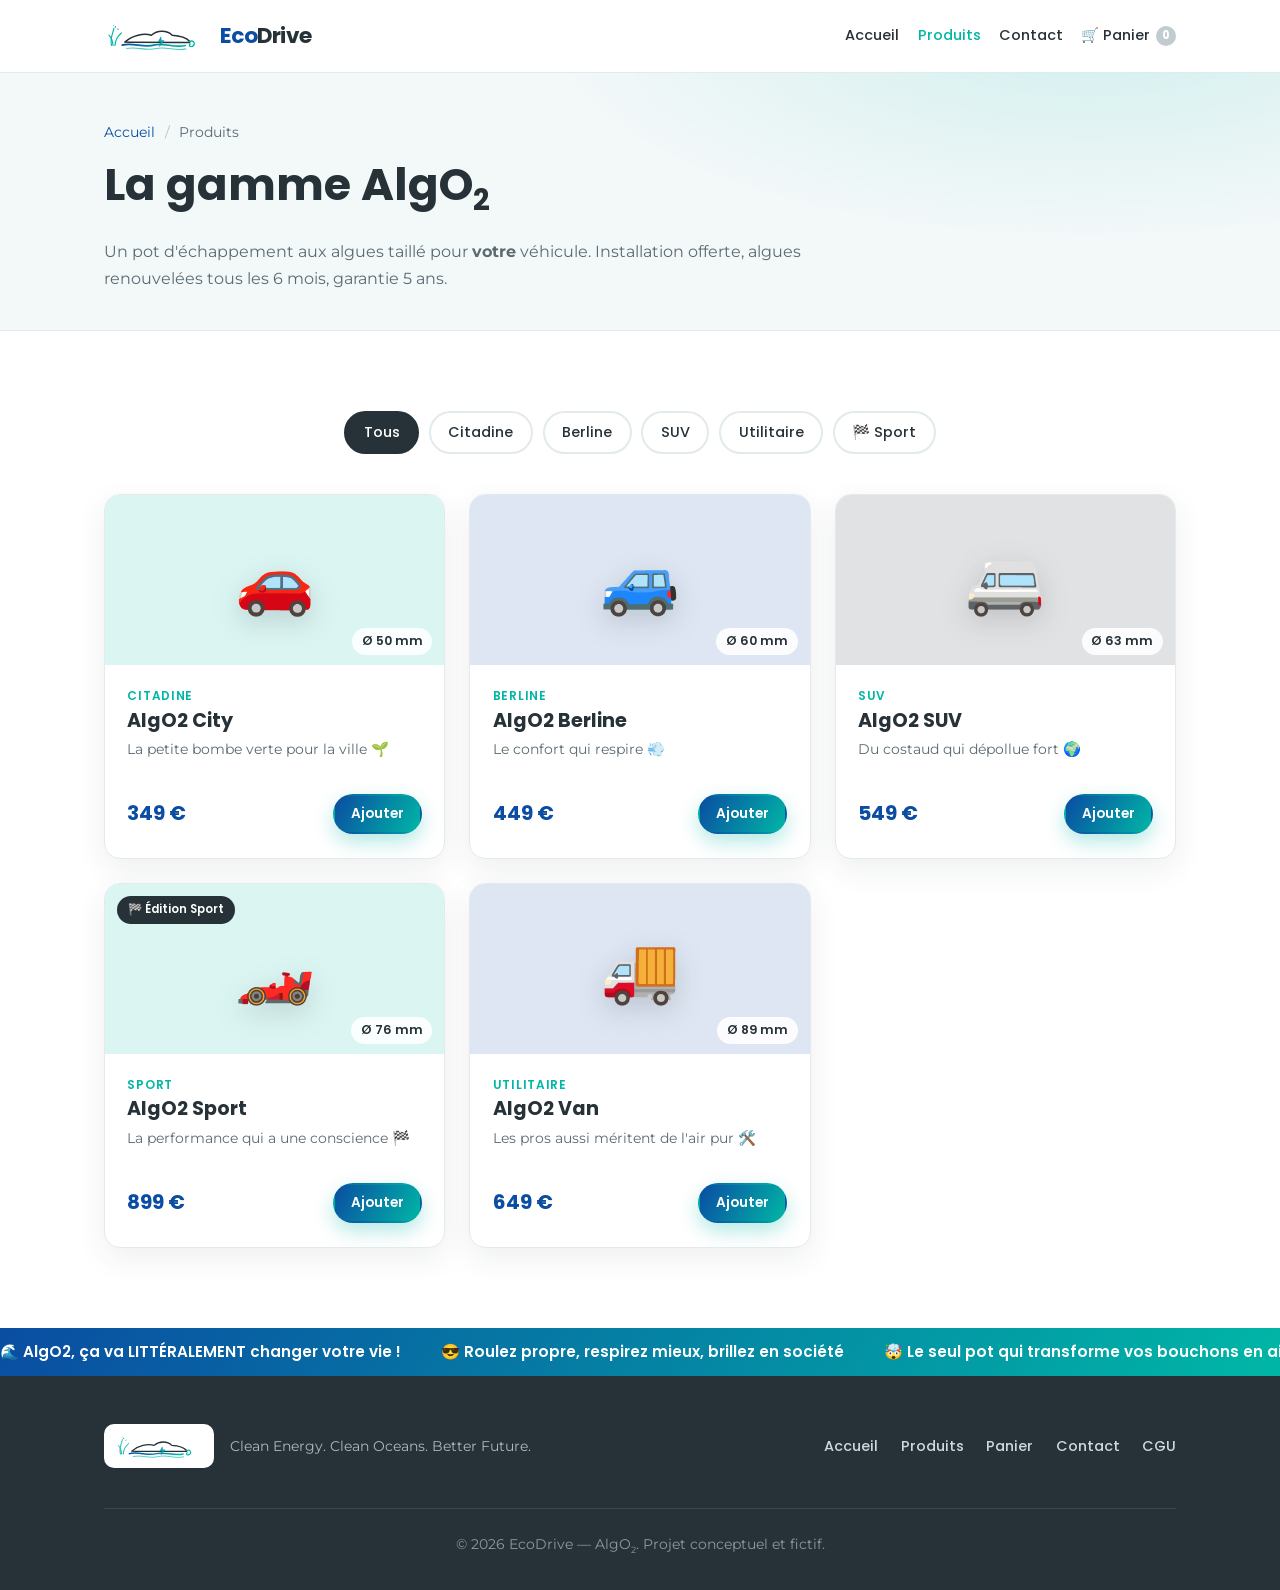
==== produits.html @ 4c33f633 "feat: site multi-pages avec catalogue, fiche produit et panier - Architecture multi-pages : Accueil," ====
<!DOCTYPE html>
<html lang="fr">
<head>
  <meta charset="UTF-8" />
  <meta name="viewport" content="width=device-width, initial-scale=1.0" />
  <title>Produits — EcoDrive AlgO2</title>
  <meta name="description" content="La gamme AlgO2 : un pot d'échappement aux algues pour chaque véhicule — citadine, berline, SUV, utilitaire et l'édition Sport." />
  <meta name="theme-color" content="#0A4DA2" />
  <link rel="icon" type="image/svg+xml" href="assets/logo-ecodrive.svg" />
  <link rel="preconnect" href="https://fonts.googleapis.com" />
  <link rel="preconnect" href="https://fonts.gstatic.com" crossorigin />
  <link href="https://fonts.googleapis.com/css2?family=Montserrat:wght@400;500;600&family=Poppins:wght@500;600;700&display=swap" rel="stylesheet" />
  <link rel="stylesheet" href="css/style.css" />
</head>
<body>
  <header class="site-header">
    <div class="container nav">
      <a href="index.html" class="brand" aria-label="Accueil EcoDrive">
        <img src="assets/logo-ecodrive.svg" alt="Logo EcoDrive" class="brand-logo" />
        <span class="brand-name">Eco<span class="brand-name-alt">Drive</span></span>
      </a>
      <button class="nav-toggle" aria-label="Ouvrir le menu" aria-expanded="false"><span></span><span></span><span></span></button>
      <nav class="nav-links" aria-label="Navigation principale">
        <a href="index.html">Accueil</a>
        <a href="produits.html" class="is-current">Produits</a>
        <a href="contact.html">Contact</a>
        <a href="panier.html" class="nav-cart">🛒 Panier <span class="cart-badge" data-cart-count>0</span></a>
      </nav>
    </div>
  </header>

  <main>
    <section class="page-hero">
      <div class="container">
        <nav class="breadcrumb" aria-label="Fil d'Ariane"><a href="index.html">Accueil</a> <span>/</span> Produits</nav>
        <h1>La gamme AlgO<sub>2</sub></h1>
        <p>Un pot d'échappement aux algues taillé pour <strong>votre</strong> véhicule. Installation offerte, algues renouvelées tous les 6 mois, garantie 5 ans.</p>
      </div>
    </section>

    <section class="section">
      <div class="container">
        <div class="filters" role="group" aria-label="Filtrer les produits">
          <button class="filter-btn is-active" data-filter="all">Tous</button>
          <button class="filter-btn" data-filter="Citadine">Citadine</button>
          <button class="filter-btn" data-filter="Berline">Berline</button>
          <button class="filter-btn" data-filter="SUV">SUV</button>
          <button class="filter-btn" data-filter="Utilitaire">Utilitaire</button>
          <button class="filter-btn" data-filter="sport">🏁 Sport</button>
        </div>

        <div class="grid grid-3" id="catalog"><!-- injecté par JS --></div>

        <noscript><p class="noscript-note">Activez JavaScript pour afficher la gamme et le panier.</p></noscript>
      </div>
    </section>

    <div class="marquee" aria-label="Slogans EcoDrive">
      <div class="marquee-track">
        <span>🌊 AlgO2, ça va LITTÉRALEMENT changer votre vie&nbsp;!</span>
        <span>😎 Roulez propre, respirez mieux, brillez en société</span>
        <span>🤯 Le seul pot qui transforme vos bouchons en air pur</span>
        <span>🚀 Rejoignez la révolution, vos voisins seront JALOUX</span>
        <span>🌊 AlgO2, ça va LITTÉRALEMENT changer votre vie&nbsp;!</span>
        <span>😎 Roulez propre, respirez mieux, brillez en société</span>
        <span>🤯 Le seul pot qui transforme vos bouchons en air pur</span>
        <span>🚀 Rejoignez la révolution, vos voisins seront JALOUX</span>
      </div>
    </div>
  </main>

  <footer class="site-footer">
    <div class="container footer-inner">
      <div class="footer-brand">
        <img src="assets/logo-ecodrive.svg" alt="Logo EcoDrive" class="footer-logo" />
        <p>Clean Energy. Clean Oceans. Better Future.</p>
      </div>
      <nav class="footer-links" aria-label="Liens de pied de page">
        <a href="index.html">Accueil</a>
        <a href="produits.html">Produits</a>
        <a href="panier.html">Panier</a>
        <a href="contact.html">Contact</a>
        <a href="cgu.html">CGU</a>
      </nav>
      <p class="footer-copy">© <span id="year"></span> EcoDrive — AlgO<sub>2</sub>. Projet conceptuel et fictif.</p>
    </div>
  </footer>

  <script src="js/products.js"></script>
  <script src="js/main.js"></script>
</body>
</html>
---- css/style.css ----
/* ============================================================
   EcoDrive — Charte graphique
   Deep Blue #0A4DA2 · Aqua Green #00B6A6 · Charcoal #263238 · White #FFFFFF
   Titres : Poppins · Texte : Montserrat
   ============================================================ */

:root {
  --blue: #0A4DA2;
  --aqua: #00B6A6;
  --charcoal: #263238;
  --white: #FFFFFF;

  --bg: #ffffff;
  --bg-tint: #f3f8f9;
  --text: #263238;
  --muted: #5b6b72;
  --border: #e3eaec;

  --radius: 16px;
  --radius-sm: 10px;
  --shadow: 0 10px 30px rgba(38, 50, 56, 0.08);
  --shadow-lg: 0 20px 50px rgba(10, 77, 162, 0.14);
  --gradient: linear-gradient(120deg, var(--blue), var(--aqua));

  --maxw: 1120px;
}

* { box-sizing: border-box; }

html { scroll-behavior: smooth; }

body {
  margin: 0;
  font-family: "Montserrat", system-ui, -apple-system, sans-serif;
  color: var(--text);
  background: var(--bg);
  line-height: 1.65;
  -webkit-font-smoothing: antialiased;
}

h1, h2, h3, h4 {
  font-family: "Poppins", system-ui, sans-serif;
  color: var(--charcoal);
  line-height: 1.15;
  margin: 0 0 .5em;
}

p { margin: 0 0 1rem; }
a { color: var(--blue); text-decoration: none; }
img { max-width: 100%; display: block; }
sub { font-size: .65em; }

.container { width: 100%; max-width: var(--maxw); margin: 0 auto; padding: 0 24px; }
.accent { color: var(--aqua); }

/* ===================== Buttons ===================== */
.btn {
  display: inline-flex; align-items: center; justify-content: center;
  gap: .5rem; padding: .8rem 1.5rem;
  font-family: "Poppins", sans-serif; font-weight: 600; font-size: .95rem;
  border-radius: 999px; border: 2px solid transparent;
  cursor: pointer; transition: transform .15s ease, box-shadow .2s ease, background .2s ease, color .2s ease;
}
.btn:hover { transform: translateY(-2px); }
.btn-primary { background: var(--gradient); color: #fff; box-shadow: 0 8px 20px rgba(0,182,166,.3); }
.btn-outline { border-color: var(--blue); color: var(--blue); background: transparent; }
.btn-outline:hover { background: var(--blue); color: #fff; }
.btn-ghost { border-color: var(--border); color: var(--charcoal); padding: .55rem 1.1rem; }
.btn-ghost:hover { border-color: var(--aqua); color: var(--aqua); }

/* ===================== Header ===================== */
.site-header {
  position: sticky; top: 0; z-index: 50;
  background: rgba(255,255,255,.88);
  backdrop-filter: saturate(160%) blur(10px);
  border-bottom: 1px solid var(--border);
}
.nav { display: flex; align-items: center; justify-content: space-between; height: 72px; }
.brand { display: flex; align-items: center; gap: .6rem; }
.brand-logo { height: 38px; width: auto; }
.brand-name { font-family: "Poppins", sans-serif; font-weight: 700; font-size: 1.35rem; color: var(--blue); letter-spacing: -.5px; }
.brand-name-alt { color: var(--charcoal); }

.nav-links { display: flex; align-items: center; gap: 1.6rem; }
.nav-links a { font-family: "Poppins", sans-serif; font-weight: 500; color: var(--charcoal); font-size: .95rem; }
.nav-links a:not(.btn):hover { color: var(--aqua); }

.nav-toggle { display: none; flex-direction: column; gap: 5px; background: none; border: 0; cursor: pointer; padding: 6px; }
.nav-toggle span { width: 24px; height: 2px; background: var(--charcoal); border-radius: 2px; transition: .25s; }

/* ===================== Hero ===================== */
.hero { position: relative; overflow: hidden; background: radial-gradient(1200px 500px at 80% -10%, rgba(0,182,166,.12), transparent 60%), var(--bg); }
.hero-inner { display: grid; grid-template-columns: 1.1fr .9fr; align-items: center; gap: 2rem; padding: 5rem 0 4.5rem; }
.eyebrow { display: inline-block; font-family: "Poppins", sans-serif; font-weight: 600; font-size: .8rem; letter-spacing: .08em; text-transform: uppercase; color: var(--aqua); margin-bottom: 1rem; }
.hero h1 { font-size: clamp(2.2rem, 5vw, 3.6rem); font-weight: 700; }
.hero .lead { font-size: 1.15rem; color: var(--muted); max-width: 30rem; margin-top: 1.2rem; }
.hero-cta { display: flex; flex-wrap: wrap; gap: 1rem; margin-top: 2rem; }

.hero-visual { position: relative; display: grid; place-items: center; min-height: 260px; }
.hero-logo { width: min(100%, 420px); position: relative; z-index: 2; filter: drop-shadow(0 18px 30px rgba(10,77,162,.18)); }
.hero-glow { position: absolute; inset: 0; background: radial-gradient(closest-side, rgba(0,182,166,.25), transparent 70%); filter: blur(10px); }

/* ===================== Sections ===================== */
.section { padding: 5rem 0; }
.section-tinted { background: var(--bg-tint); }
.section-head { text-align: center; max-width: 42rem; margin: 0 auto 3rem; }
.kicker { font-family: "Poppins", sans-serif; font-weight: 600; font-size: .8rem; letter-spacing: .1em; text-transform: uppercase; color: var(--aqua); }
.section-head h2 { font-size: clamp(1.8rem, 4vw, 2.6rem); margin-top: .4rem; }
.section-sub { color: var(--muted); font-size: 1.05rem; }

/* ===================== Grid & Cards ===================== */
.grid { display: grid; gap: 1.5rem; }
.grid-2 { grid-template-columns: repeat(2, 1fr); }
.grid-3 { grid-template-columns: repeat(3, 1fr); }

.card {
  background: var(--white); border: 1px solid var(--border);
  border-radius: var(--radius); padding: 1.8rem; box-shadow: var(--shadow);
}

/* Mission */
.mission-grid { align-items: stretch; }
.mission-card { display: flex; flex-direction: column; justify-content: center; background: var(--gradient); color: #fff; border: 0; }
.mission-card h3, .mission-card p { color: #fff; }
.values { display: flex; flex-direction: column; gap: 1rem; }
.value { display: flex; gap: 1rem; align-items: flex-start; background: var(--white); border: 1px solid var(--border); border-radius: var(--radius-sm); padding: 1.1rem 1.2rem; box-shadow: var(--shadow); }
.value-icon { font-size: 1.6rem; line-height: 1; }
.value h4 { margin: 0 0 .15rem; font-size: 1.05rem; }
.value p { margin: 0; color: var(--muted); font-size: .92rem; }

/* Produit */
.product-title { font-size: clamp(2.4rem, 6vw, 3.4rem); }
.product-tagline { font-family: "Poppins", sans-serif; font-weight: 500; color: var(--aqua); letter-spacing: .02em; }
.product-intro { max-width: 46rem; margin: 0 auto 2.5rem; text-align: center; color: var(--muted); font-size: 1.08rem; }
.pillars { margin-top: 1rem; }
.pillar { text-align: center; transition: transform .2s ease, box-shadow .2s ease; }
.pillar:hover { transform: translateY(-6px); box-shadow: var(--shadow-lg); }
.pillar-icon { display: grid; place-items: center; width: 70px; height: 70px; margin: 0 auto 1rem; border-radius: 50%; background: rgba(0,182,166,.12); color: var(--aqua); font-size: 1.7rem; font-family: "Poppins", sans-serif; font-weight: 700; }
.pillar h3 { font-size: 1.2rem; margin-bottom: .2rem; }
.pillar p { font-weight: 600; color: var(--blue); margin-bottom: .6rem; }
.pillar-desc { color: var(--muted); font-size: .9rem; }

/* Caractéristiques */
.table-wrap { overflow-x: auto; border-radius: var(--radius); box-shadow: var(--shadow); border: 1px solid var(--border); }
.spec-table { width: 100%; border-collapse: collapse; background: #fff; min-width: 560px; }
.spec-table th, .spec-table td { text-align: left; padding: 1rem 1.2rem; border-bottom: 1px solid var(--border); }
.spec-table thead th { background: var(--charcoal); color: #fff; font-family: "Poppins", sans-serif; font-weight: 600; font-size: .9rem; }
.spec-table tbody tr:nth-child(even) { background: var(--bg-tint); }
.spec-table td:first-child { font-weight: 600; color: var(--charcoal); }

.stats { display: grid; grid-template-columns: repeat(3, 1fr); gap: 1.5rem; margin-top: 2.5rem; }
.stat { text-align: center; padding: 1.5rem; border-radius: var(--radius); background: var(--gradient); color: #fff; }
.stat strong { display: block; font-family: "Poppins", sans-serif; font-size: 2rem; }
.stat span { font-size: .9rem; opacity: .9; }

/* Contact */
.contact-grid { align-items: start; }
.field { margin-bottom: 1.1rem; display: flex; flex-direction: column; gap: .35rem; }
.field label { font-family: "Poppins", sans-serif; font-weight: 500; font-size: .9rem; }
.field input, .field textarea { font-family: inherit; font-size: .95rem; padding: .75rem .9rem; border: 1px solid var(--border); border-radius: var(--radius-sm); background: #fff; color: var(--text); transition: border .2s, box-shadow .2s; }
.field input:focus, .field textarea:focus { outline: none; border-color: var(--aqua); box-shadow: 0 0 0 3px rgba(0,182,166,.18); }
.field textarea { resize: vertical; }
.form-status { margin: .8rem 0 0; font-size: .9rem; font-weight: 600; min-height: 1.2em; }
.form-status.ok { color: var(--aqua); }
.form-status.err { color: #d64545; }

.contact-info { padding: .5rem 1rem; }
.contact-info h3 { margin-bottom: 1rem; }
.contact-list { list-style: none; margin: 0 0 1.5rem; padding: 0; }
.contact-list li { display: flex; align-items: center; gap: .7rem; padding: .5rem 0; color: var(--muted); }
.contact-list a { color: var(--blue); font-weight: 600; }
.contact-card-logo { background: var(--bg-tint); border-radius: var(--radius); padding: 1.5rem; display: grid; place-items: center; }
.contact-card-logo img { width: min(100%, 260px); }

/* ===================== Footer ===================== */
.site-footer { background: var(--charcoal); color: #cfd8dc; padding: 3rem 0 2rem; }
.footer-inner { display: flex; flex-wrap: wrap; align-items: center; justify-content: space-between; gap: 1.5rem; }
.footer-brand { display: flex; align-items: center; gap: 1rem; }
.footer-logo { height: 44px; background: #fff; border-radius: 10px; padding: 6px 10px; }
.footer-brand p { margin: 0; font-size: .9rem; color: #aab8bf; }
.footer-links { display: flex; gap: 1.4rem; flex-wrap: wrap; }
.footer-links a { color: #cfd8dc; font-family: "Poppins", sans-serif; font-weight: 500; font-size: .9rem; }
.footer-links a:hover { color: var(--aqua); }
.footer-copy { width: 100%; text-align: center; border-top: 1px solid rgba(255,255,255,.1); padding-top: 1.5rem; margin: 1rem 0 0; font-size: .85rem; color: #8b9aa1; }

/* ===================== Nav (ajustement multi-liens) ===================== */
.nav-links { gap: 1.15rem; }
.nav-links a:not(.btn) { font-size: .9rem; }

.btn-block { width: 100%; }

.hero-cheese { margin-top: 1.4rem; font-size: .9rem; color: var(--blue); font-weight: 600; }

/* ===================== Marquee (bandeau pub) ===================== */
.marquee { overflow: hidden; background: var(--gradient); color: #fff; padding: .7rem 0; white-space: nowrap; }
.marquee-track { display: inline-flex; gap: 2.5rem; align-items: center; animation: marquee 26s linear infinite; will-change: transform; }
.marquee-track span { font-family: "Poppins", sans-serif; font-weight: 600; font-size: .95rem; }
.marquee:hover .marquee-track { animation-play-state: paused; }
@keyframes marquee { from { transform: translateX(0); } to { transform: translateX(-50%); } }

/* ===================== Configurateur ===================== */
.configurator { align-items: start; }
.config-step { margin-top: 1.8rem; }
.diameter-options, .algae-options { display: flex; flex-wrap: wrap; gap: .6rem; }
.diameter {
  font-family: "Poppins", sans-serif; font-weight: 600; font-size: .95rem;
  padding: .7rem 1.1rem; border-radius: 999px; cursor: pointer;
  border: 2px solid var(--border); background: #fff; color: var(--charcoal);
  transition: .18s ease;
}
.diameter:hover { border-color: var(--aqua); transform: translateY(-2px); }
.diameter.is-active { background: var(--gradient); border-color: transparent; color: #fff; box-shadow: 0 8px 18px rgba(0,182,166,.3); }

.algae { display: inline-flex; align-items: center; gap: .5rem; padding: .6rem 1rem; border: 2px solid var(--border); border-radius: 999px; cursor: pointer; font-size: .92rem; transition: .18s; }
.algae:has(input:checked) { border-color: var(--aqua); background: rgba(0,182,166,.08); }
.algae input { accent-color: var(--aqua); }
.badge { background: var(--aqua); color: #fff; font-size: .72rem; font-weight: 700; padding: .1rem .5rem; border-radius: 999px; }

.config-summary { position: sticky; top: 90px; background: var(--charcoal); color: #fff; border: 0; }
.config-summary h3, .config-summary strong { color: #fff; }
.summary-eyebrow { font-family: "Poppins", sans-serif; font-size: .78rem; letter-spacing: .1em; text-transform: uppercase; color: var(--aqua); }
.summary-diam strong { font-family: "Poppins", sans-serif; font-size: 2rem; display: block; margin: .3rem 0 .1rem; }
.summary-type { color: #b9c4ca; margin-bottom: 1.2rem; }
.summary-list { list-style: none; margin: 0 0 1.3rem; padding: 0; display: grid; gap: .5rem; }
.summary-list li { font-size: .95rem; color: #e6ecef; }
.summary-price { display: flex; align-items: baseline; gap: .5rem; margin-bottom: 1.1rem; }
.summary-price .from { color: #9fb0b7; font-size: .85rem; }
.summary-price strong { font-family: "Poppins", sans-serif; font-size: 2.4rem; }
.summary-price small { font-size: 1rem; font-weight: 500; }
.summary-note { font-size: .8rem; color: #9fb0b7; margin: .8rem 0 0; text-align: center; }

/* ===================== Offres / Plans ===================== */
.plans { align-items: stretch; }
.plan { display: flex; flex-direction: column; position: relative; }
.plan-name { font-size: 1.25rem; margin-bottom: .4rem; }
.plan-price { display: flex; align-items: baseline; gap: .2rem; }
.plan-price strong { font-family: "Poppins", sans-serif; font-size: 2.3rem; color: var(--blue); }
.plan-price small { color: var(--muted); font-weight: 500; }
.plan-billed { color: var(--muted); font-size: .85rem; margin-bottom: 1.2rem; }
.plan-feats { list-style: none; margin: 0 0 1.5rem; padding: 0; display: grid; gap: .6rem; flex: 1; }
.plan-feats li { font-size: .92rem; }
.plan-featured { border: 2px solid var(--aqua); box-shadow: var(--shadow-lg); transform: translateY(-6px); }
.plan-flag { position: absolute; top: -14px; left: 50%; transform: translateX(-50%); background: var(--gradient); color: #fff; font-family: "Poppins", sans-serif; font-weight: 600; font-size: .8rem; padding: .25rem .9rem; border-radius: 999px; white-space: nowrap; }
.plan-featured .plan-price strong { color: var(--aqua); }
.plan-note { margin: .9rem 0 0; font-size: .82rem; font-style: italic; color: var(--muted); text-align: center; }

.guarantee-banner { margin: 2.5rem auto 0; max-width: 760px; text-align: center; background: rgba(0,182,166,.1); border: 1px dashed var(--aqua); border-radius: var(--radius); padding: 1.2rem 1.5rem; color: var(--charcoal); font-size: 1rem; }

/* ===================== Avis ===================== */
.review { display: flex; flex-direction: column; }
.stars { color: #f6b500; font-size: 1.15rem; letter-spacing: 2px; margin-bottom: .8rem; }
.review-text { flex: 1; color: var(--charcoal); }
.review-author { display: flex; align-items: center; gap: .8rem; margin-top: 1rem; }
.avatar { display: grid; place-items: center; width: 44px; height: 44px; border-radius: 50%; background: var(--gradient); color: #fff; font-family: "Poppins", sans-serif; font-weight: 700; font-size: .9rem; }
.review-author small { display: block; color: var(--muted); }

/* ===================== Équipe ===================== */
.member { text-align: center; }
.member-photo { display: grid; place-items: center; width: 84px; height: 84px; margin: 0 auto 1rem; border-radius: 50%; background: rgba(0,182,166,.12); font-size: 2.4rem; }
.member-role { color: var(--aqua); font-family: "Poppins", sans-serif; font-weight: 600; font-size: .92rem; margin-bottom: .7rem; }
.member-bio { color: var(--muted); font-size: .92rem; }
.team-quote { margin: 2.5rem auto 0; max-width: 640px; text-align: center; font-family: "Poppins", sans-serif; font-weight: 500; font-size: 1.15rem; color: var(--charcoal); }

/* ===================== Multi-pages : nav, panier, fil d'Ariane ===================== */
.nav-links a.is-current { color: var(--aqua); }
.nav-cart { display: inline-flex; align-items: center; gap: .35rem; font-weight: 600; }
.cart-badge { display: inline-grid; place-items: center; min-width: 20px; height: 20px; padding: 0 5px; border-radius: 999px; background: var(--aqua); color: #fff; font-size: .72rem; font-weight: 700; }
.cart-badge.is-empty { background: #c2ccd0; }

.btn-sm { padding: .5rem 1rem; font-size: .85rem; }
.btn-block { width: 100%; }
.btn-light { background: #fff; color: var(--blue); }
.btn-light:hover { background: var(--bg-tint); }
.center-cta { text-align: center; margin-top: 2.5rem; }

.page-hero { background: radial-gradient(900px 360px at 85% -20%, rgba(0,182,166,.14), transparent 60%), var(--bg-tint); padding: 3rem 0 2.4rem; border-bottom: 1px solid var(--border); }
.page-hero h1 { font-size: clamp(1.9rem, 4.5vw, 2.8rem); }
.page-hero p { color: var(--muted); max-width: 46rem; margin: .4rem 0 0; }

.breadcrumb { font-size: .85rem; color: var(--muted); margin-bottom: 1rem; }
.breadcrumb a { color: var(--blue); }
.breadcrumb span { margin: 0 .35rem; color: #b7c2c7; }

.noscript-note { text-align: center; color: var(--muted); padding: 2rem; }

/* ===================== Filtres ===================== */
.filters { display: flex; flex-wrap: wrap; gap: .6rem; justify-content: center; margin-bottom: 2.5rem; }
.filter-btn { font-family: "Poppins", sans-serif; font-weight: 500; font-size: .9rem; padding: .55rem 1.1rem; border-radius: 999px; border: 2px solid var(--border); background: #fff; color: var(--charcoal); cursor: pointer; transition: .18s; }
.filter-btn:hover { border-color: var(--aqua); color: var(--aqua); }
.filter-btn.is-active { background: var(--charcoal); border-color: var(--charcoal); color: #fff; }

/* ===================== Carte produit (catalogue) ===================== */
.product-card { padding: 0; overflow: hidden; display: flex; flex-direction: column; position: relative; transition: transform .2s ease, box-shadow .2s ease; }
.product-card:hover { transform: translateY(-6px); box-shadow: var(--shadow-lg); }
.badge-sport { position: absolute; top: 12px; left: 12px; z-index: 2; background: var(--charcoal); color: #fff; font-family: "Poppins", sans-serif; font-weight: 600; font-size: .72rem; padding: .28rem .7rem; border-radius: 999px; }
.product-media { position: relative; display: grid; place-items: center; height: 170px; background: color-mix(in srgb, var(--accent) 14%, #fff); text-decoration: none; }
.product-emoji, .pd-emoji { font-size: 4rem; line-height: 1; filter: drop-shadow(0 8px 14px rgba(38,50,56,.18)); }
.product-diam { position: absolute; bottom: 10px; right: 12px; background: rgba(255,255,255,.9); color: var(--charcoal); font-family: "Poppins", sans-serif; font-weight: 600; font-size: .78rem; padding: .2rem .6rem; border-radius: 999px; }
.product-body { padding: 1.3rem 1.4rem 1.5rem; display: flex; flex-direction: column; flex: 1; }
.product-cat { font-family: "Poppins", sans-serif; font-weight: 600; font-size: .75rem; letter-spacing: .06em; text-transform: uppercase; color: var(--aqua); }
.product-card h3 { font-size: 1.2rem; margin: .25rem 0 .4rem; }
.product-card h3 a { color: var(--charcoal); }
.product-card h3 a:hover { color: var(--blue); }
.product-card .product-tagline { color: var(--muted); font-size: .9rem; font-family: inherit; font-weight: 400; letter-spacing: 0; text-align: left; flex: 1; }
.product-foot { display: flex; align-items: center; justify-content: space-between; gap: 1rem; margin-top: 1rem; }
.product-price { font-family: "Poppins", sans-serif; font-weight: 700; font-size: 1.25rem; color: var(--blue); }

/* Aperçu accueil */
.home-prod { text-align: center; text-decoration: none; transition: transform .2s, box-shadow .2s; display: flex; flex-direction: column; align-items: center; gap: .3rem; }
.home-prod:hover { transform: translateY(-6px); box-shadow: var(--shadow-lg); }
.home-prod-emoji { display: grid; place-items: center; width: 90px; height: 90px; border-radius: 50%; background: color-mix(in srgb, var(--accent) 16%, #fff); font-size: 2.6rem; margin-bottom: .4rem; }
.home-prod h3 { margin: 0; color: var(--charcoal); }

/* ===================== Fiche produit ===================== */
.product-detail { display: grid; grid-template-columns: 1fr 1.1fr; gap: 2.5rem; align-items: start; }
.pd-media { position: relative; display: grid; place-items: center; min-height: 340px; border-radius: var(--radius); background: color-mix(in srgb, var(--accent) 16%, #fff); box-shadow: var(--shadow); }
.pd-emoji { font-size: 7rem; }
.pd-info h1 { font-size: clamp(1.8rem, 4vw, 2.6rem); margin: .3rem 0 .4rem; }
.pd-tagline { font-family: "Poppins", sans-serif; font-weight: 600; color: var(--aqua); font-size: 1.1rem; }
.pd-specs { list-style: none; margin: 1.5rem 0; padding: 0; display: grid; grid-template-columns: 1fr 1fr; gap: .6rem; }
.pd-specs li { display: flex; flex-direction: column; background: var(--bg-tint); border-radius: var(--radius-sm); padding: .7rem .9rem; }
.pd-specs span { font-size: .78rem; color: var(--muted); text-transform: uppercase; letter-spacing: .05em; }
.pd-specs strong { font-family: "Poppins", sans-serif; }
.pd-vehicles { font-size: .92rem; color: var(--muted); margin-bottom: 1.5rem; }
.pd-buy { display: flex; flex-wrap: wrap; align-items: center; gap: 1rem; padding: 1.3rem; background: #fff; border: 1px solid var(--border); border-radius: var(--radius); box-shadow: var(--shadow); }
.pd-price { margin-right: auto; }
.pd-price strong { display: block; font-family: "Poppins", sans-serif; font-size: 1.9rem; color: var(--blue); }
.pd-price small { color: var(--muted); }
.pd-cheese { margin-top: 1.2rem; color: var(--blue); font-weight: 600; font-size: .9rem; }

/* Contrôle quantité */
.qty { display: inline-flex; align-items: center; border: 1px solid var(--border); border-radius: 999px; overflow: hidden; }
.qty button { width: 38px; height: 40px; border: 0; background: #fff; font-size: 1.2rem; cursor: pointer; color: var(--charcoal); }
.qty button:hover { background: var(--bg-tint); color: var(--aqua); }
.qty input { width: 48px; height: 40px; border: 0; text-align: center; font-family: "Poppins", sans-serif; font-weight: 600; font-size: 1rem; -moz-appearance: textfield; }
.qty input::-webkit-outer-spin-button, .qty input::-webkit-inner-spin-button { -webkit-appearance: none; margin: 0; }

/* Produits similaires */
.related { display: grid; grid-template-columns: repeat(3, 1fr); gap: 1.2rem; }
.related-card { display: flex; flex-direction: column; align-items: center; gap: .3rem; padding: 1.4rem; background: #fff; border: 1px solid var(--border); border-radius: var(--radius); text-decoration: none; box-shadow: var(--shadow); transition: transform .2s, box-shadow .2s; }
.related-card:hover { transform: translateY(-4px); box-shadow: var(--shadow-lg); }
.related-emoji { display: grid; place-items: center; width: 64px; height: 64px; border-radius: 50%; background: color-mix(in srgb, var(--accent) 16%, #fff); font-size: 2rem; }
.related-card strong { color: var(--charcoal); }
.related-card span:last-child { color: var(--blue); font-weight: 600; }

/* ===================== Panier ===================== */
.cart-table { border: 1px solid var(--border); border-radius: var(--radius); overflow: hidden; box-shadow: var(--shadow); margin-bottom: 1.5rem; }
.cart-head, .cart-row { display: grid; grid-template-columns: 2.2fr 1fr auto 1fr 40px; align-items: center; gap: 1rem; padding: 1rem 1.3rem; }
.cart-head { background: var(--charcoal); color: #fff; font-family: "Poppins", sans-serif; font-weight: 600; font-size: .82rem; text-transform: uppercase; letter-spacing: .04em; }
.cart-row { border-top: 1px solid var(--border); background: #fff; }
.cart-prod { display: flex; align-items: center; gap: .9rem; }
.cart-emoji { display: grid; place-items: center; width: 52px; height: 52px; border-radius: var(--radius-sm); background: color-mix(in srgb, var(--accent) 16%, #fff); font-size: 1.7rem; flex-shrink: 0; }
.cart-prod small { display: block; color: var(--muted); }
.cart-unit, .cart-line { font-family: "Poppins", sans-serif; font-weight: 600; }
.cart-line { color: var(--blue); }
.cart-remove { border: 0; background: none; cursor: pointer; font-size: 1rem; color: var(--muted); padding: .4rem; border-radius: 50%; }
.cart-remove:hover { color: #d64545; background: #fdecec; }

.cart-summary { max-width: 380px; margin-left: auto; }
.cart-sum-row { display: flex; justify-content: space-between; padding: .5rem 0; color: var(--muted); }
.cart-sum-row strong { color: var(--charcoal); font-family: "Poppins", sans-serif; }
.cart-sum-row .free { color: var(--aqua); }
.cart-sum-total { display: flex; justify-content: space-between; align-items: baseline; padding: 1rem 0; margin-top: .5rem; border-top: 2px solid var(--border); }
.cart-sum-total strong { font-family: "Poppins", sans-serif; font-size: 1.6rem; color: var(--blue); }
.cart-summary .btn { margin-top: .7rem; }

.cart-empty { text-align: center; padding: 3rem 1rem; }
.cart-empty-emoji { font-size: 3.5rem; margin: 0; }
.cart-empty h2 { margin: .5rem 0; }
.cart-empty p { color: var(--muted); margin-bottom: 1.5rem; }

/* ===================== Bandeau CTA ===================== */
.cta-band { background: var(--gradient); color: #fff; }
.cta-inner { text-align: center; padding: 4rem 0; }
.cta-inner h2 { color: #fff; }
.cta-inner p { color: rgba(255,255,255,.92); margin-bottom: 1.5rem; }

/* ===================== Toast ===================== */
.toast { position: fixed; left: 50%; bottom: 24px; transform: translate(-50%, 20px); background: var(--charcoal); color: #fff; padding: .8rem 1.3rem; border-radius: 999px; font-family: "Poppins", sans-serif; font-weight: 600; font-size: .9rem; box-shadow: var(--shadow-lg); opacity: 0; transition: .3s ease; z-index: 100; }
.toast.show { transform: translate(-50%, 0); opacity: 1; }

/* ===================== Pages légales ===================== */
.legal { max-width: 760px; margin: 0 auto; }
.legal h2 { font-size: 1.25rem; margin: 2rem 0 .5rem; }
.legal p { color: #3f4d53; }
.legal-disclaimer { background: rgba(0,182,166,.1); border: 1px dashed var(--aqua); border-radius: var(--radius); padding: 1rem 1.2rem; color: var(--charcoal); }
.legal-update { margin-top: 2rem; font-size: .85rem; color: var(--muted); font-style: italic; }

/* ===================== Responsive ===================== */
@media (max-width: 860px) {
  .hero-inner { grid-template-columns: 1fr; text-align: center; }
  .hero .lead { margin-left: auto; margin-right: auto; }
  .hero-cta { justify-content: center; }
  .hero-visual { order: -1; }
  .grid-2, .grid-3 { grid-template-columns: 1fr; }

  .nav-toggle { display: flex; }
  .nav-links {
    position: absolute; top: 72px; left: 0; right: 0;
    flex-direction: column; align-items: stretch; gap: 0;
    background: #fff; border-bottom: 1px solid var(--border);
    padding: .5rem 24px 1rem; box-shadow: var(--shadow);
    transform: translateY(-12px); opacity: 0; pointer-events: none; transition: .22s ease;
  }
  .nav-links.open { transform: translateY(0); opacity: 1; pointer-events: auto; }
  .nav-links a { padding: .8rem 0; border-bottom: 1px solid var(--border); }
  .nav-links a:not(.btn) { font-size: 1rem; }
  .nav-links a.btn { margin-top: .6rem; border-bottom: 0; }

  .config-summary { position: static; }
  .plan-featured { transform: none; }

  .product-detail { grid-template-columns: 1fr; gap: 1.5rem; }
  .pd-media { min-height: 240px; }
  .related { grid-template-columns: 1fr; }

  .cart-head { display: none; }
  .cart-row { grid-template-columns: 1fr auto; grid-template-areas: "prod remove" "unit qty" "line line"; row-gap: .8rem; }
  .cart-prod { grid-area: prod; }
  .cart-unit { grid-area: unit; }
  .cart-row .qty { grid-area: qty; justify-self: end; }
  .cart-line { grid-area: line; text-align: right; border-top: 1px dashed var(--border); padding-top: .6rem; }
  .cart-remove { grid-area: remove; justify-self: end; }
  .cart-summary { max-width: none; }
}

@media (max-width: 520px) {
  .stats { grid-template-columns: 1fr; }
  .section { padding: 3.5rem 0; }
  .pd-specs { grid-template-columns: 1fr; }
  .pd-buy { flex-direction: column; align-items: stretch; }
  .pd-price { margin-right: 0; text-align: center; }
}

@media (prefers-reduced-motion: reduce) {
  * { scroll-behavior: auto !important; transition: none !important; }
}
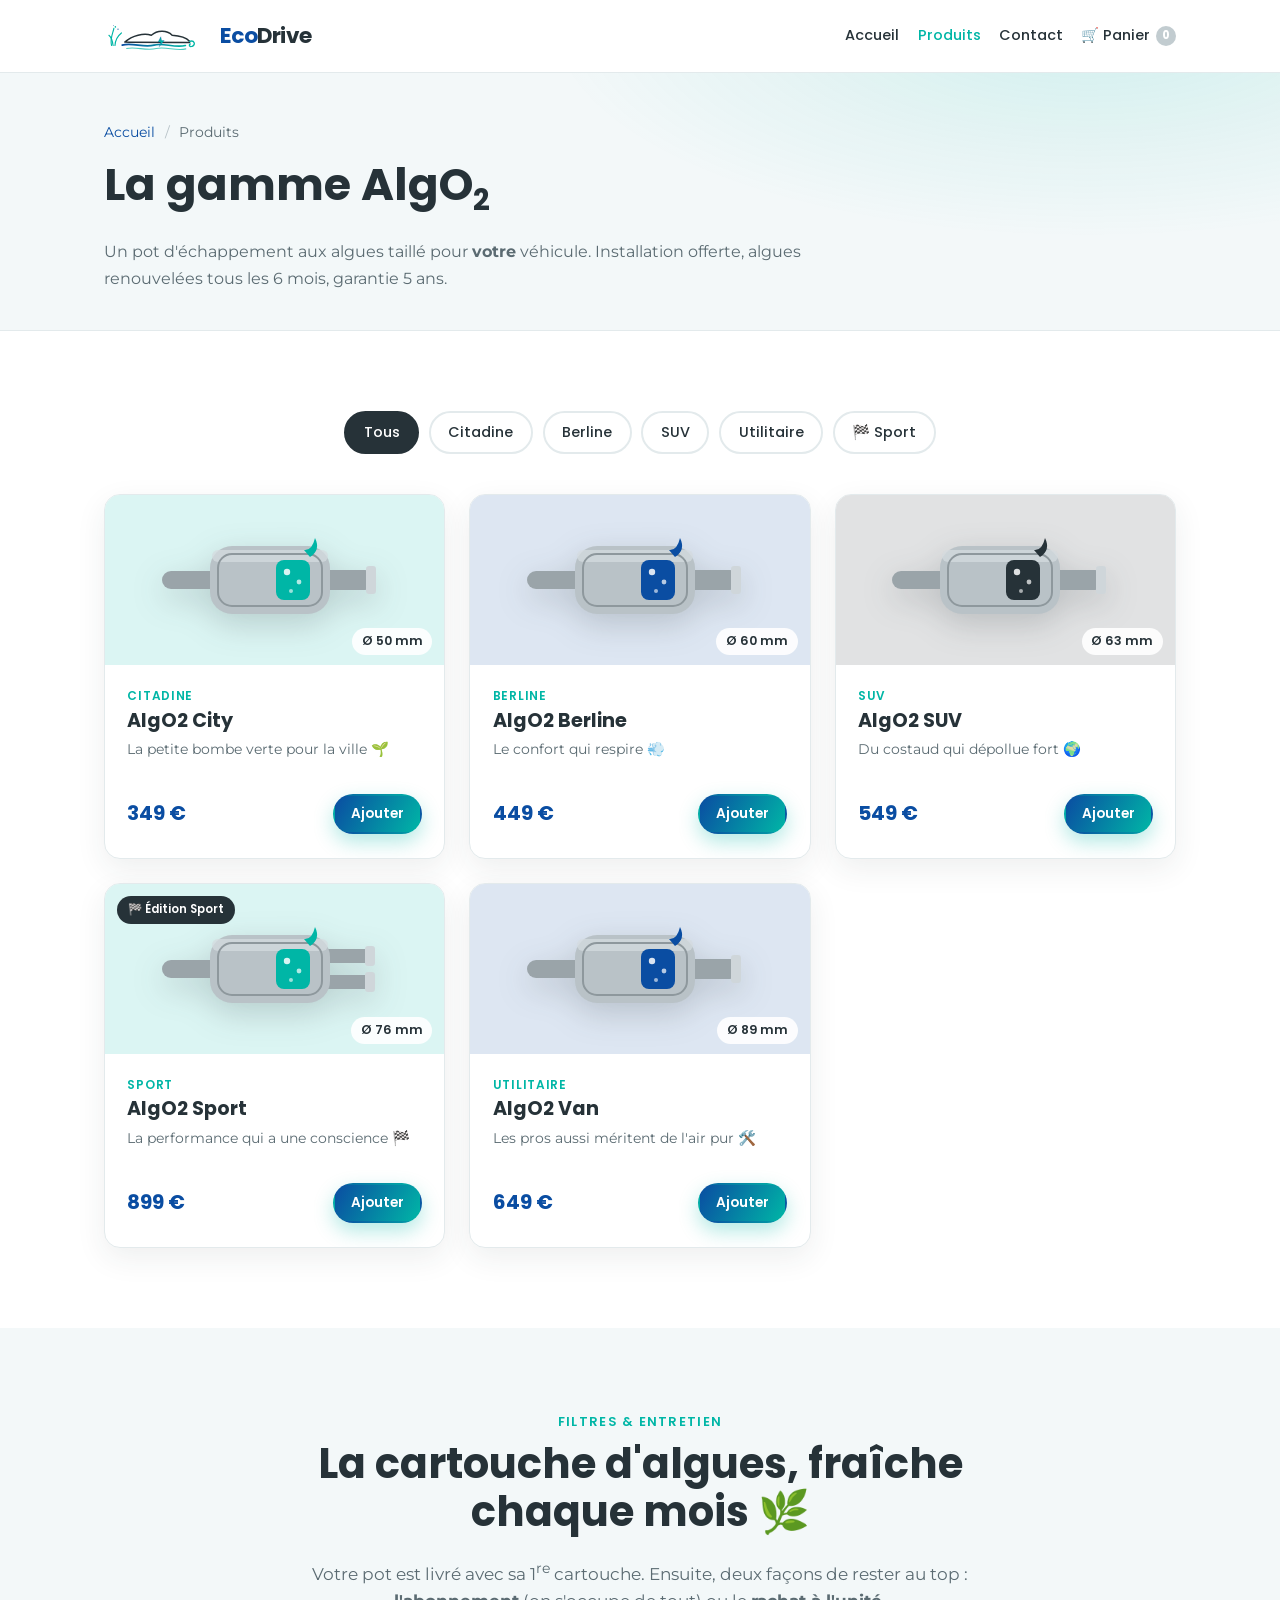
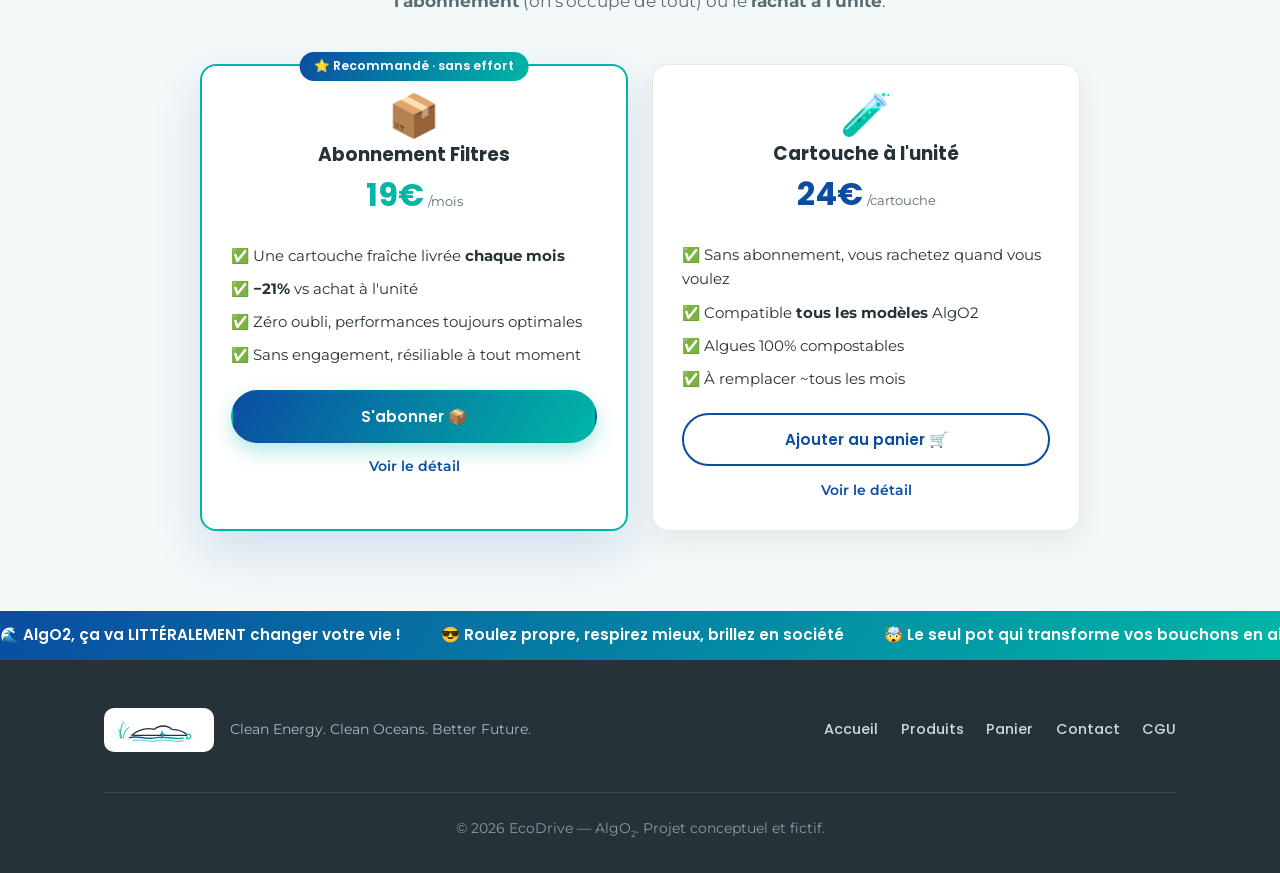
==== commit 501e80b4: "feat: visuel SVG des pots + cartouches/filtres et abonnement - Visuel SVG de pot d'échappement (corp" ====
--- a/produits.html
+++ b/produits.html
@@ -55,6 +55,53 @@
       </div>
     </section>
 
+    <!-- ====================== FILTRES & ABONNEMENT ====================== -->
+    <section class="section section-tinted" id="filtres">
+      <div class="container">
+        <div class="section-head">
+          <span class="kicker">Filtres &amp; entretien</span>
+          <h2>La cartouche d'algues, fraîche chaque mois 🌿</h2>
+          <p class="section-sub">
+            Votre pot est livré avec sa 1<sup>re</sup> cartouche. Ensuite, deux façons de rester au top :
+            <strong>l'abonnement</strong> (on s'occupe de tout) ou le <strong>rachat à l'unité</strong>.
+          </p>
+        </div>
+
+        <div class="grid grid-2 filter-offers">
+          <!-- Abonnement (mise en avant) -->
+          <article class="card offer offer-featured">
+            <span class="offer-flag">⭐ Recommandé · sans effort</span>
+            <span class="offer-emoji">📦</span>
+            <h3>Abonnement Filtres</h3>
+            <div class="offer-price"><strong>19€</strong><small>/mois</small></div>
+            <ul class="offer-feats">
+              <li>✅ Une cartouche fraîche livrée <strong>chaque mois</strong></li>
+              <li>✅ <strong>−21%</strong> vs achat à l'unité</li>
+              <li>✅ Zéro oubli, performances toujours optimales</li>
+              <li>✅ Sans engagement, résiliable à tout moment</li>
+            </ul>
+            <button class="btn btn-primary btn-block" data-sub="abo-filtres">S'abonner 📦</button>
+            <a class="offer-link" href="produit.html?id=abo-filtres">Voir le détail</a>
+          </article>
+
+          <!-- Cartouche à l'unité -->
+          <article class="card offer">
+            <span class="offer-emoji">🧪</span>
+            <h3>Cartouche à l'unité</h3>
+            <div class="offer-price"><strong>24€</strong><small>/cartouche</small></div>
+            <ul class="offer-feats">
+              <li>✅ Sans abonnement, vous rachetez quand vous voulez</li>
+              <li>✅ Compatible <strong>tous les modèles</strong> AlgO2</li>
+              <li>✅ Algues 100% compostables</li>
+              <li>✅ À remplacer ~tous les mois</li>
+            </ul>
+            <button class="btn btn-outline btn-block" data-add="cartouche">Ajouter au panier 🛒</button>
+            <a class="offer-link" href="produit.html?id=cartouche">Voir le détail</a>
+          </article>
+        </div>
+      </div>
+    </section>
+
     <div class="marquee" aria-label="Slogans EcoDrive">
       <div class="marquee-track">
         <span>🌊 AlgO2, ça va LITTÉRALEMENT changer votre vie&nbsp;!</span>
--- a/css/style.css
+++ b/css/style.css
@@ -386,6 +386,39 @@
 .legal-disclaimer { background: rgba(0,182,166,.1); border: 1px dashed var(--aqua); border-radius: var(--radius); padding: 1rem 1.2rem; color: var(--charcoal); }
 .legal-update { margin-top: 2rem; font-size: .85rem; color: var(--muted); font-style: italic; }
 
+/* ===================== Visuel SVG du pot ===================== */
+.pot-svg { width: 82%; max-width: 230px; height: auto; filter: drop-shadow(0 10px 16px rgba(38,50,56,.20)); }
+.pd-media .pot-svg { width: 80%; max-width: 320px; }
+
+/* ===================== Bloc abonnement (fiche produit) ===================== */
+.pd-abo { border: 1px solid var(--border); border-radius: var(--radius); padding: .6rem 1.1rem 1rem; margin-bottom: 1.2rem; }
+.pd-abo legend { font-family: "Poppins", sans-serif; font-weight: 600; font-size: .9rem; padding: 0 .4rem; }
+.abo-opt { display: flex; gap: .7rem; align-items: flex-start; padding: .7rem 0; cursor: pointer; }
+.abo-opt + .abo-opt { border-top: 1px solid var(--border); }
+.abo-opt input { margin-top: .25rem; accent-color: var(--aqua); flex-shrink: 0; }
+.abo-opt small { display: block; color: var(--muted); font-size: .85rem; margin-top: .15rem; }
+.abo-opt em { color: var(--aqua); font-style: normal; font-weight: 600; }
+
+/* ===================== Offres filtres (produits.html) ===================== */
+.filter-offers { max-width: 880px; margin: 0 auto; }
+.offer { text-align: center; position: relative; display: flex; flex-direction: column; align-items: center; }
+.offer-featured { border: 2px solid var(--aqua); box-shadow: var(--shadow-lg); }
+.offer-flag { position: absolute; top: -14px; left: 50%; transform: translateX(-50%); background: var(--gradient); color: #fff; font-family: "Poppins", sans-serif; font-weight: 600; font-size: .78rem; padding: .25rem .9rem; border-radius: 999px; white-space: nowrap; }
+.offer-emoji { font-size: 2.6rem; line-height: 1; }
+.offer h3 { margin: .5rem 0 .2rem; }
+.offer-price { display: flex; align-items: baseline; gap: .25rem; margin-bottom: .4rem; }
+.offer-price strong { font-family: "Poppins", sans-serif; font-size: 2rem; color: var(--blue); }
+.offer-featured .offer-price strong { color: var(--aqua); }
+.offer-price small { color: var(--muted); }
+.offer-feats { list-style: none; text-align: left; width: 100%; margin: 1rem 0 1.4rem; padding: 0; display: grid; gap: .55rem; }
+.offer-feats li { font-size: .92rem; }
+.offer-link { margin-top: .8rem; font-size: .85rem; font-weight: 600; }
+
+/* Mensualité dans le récap panier */
+.cart-sum-month { display: flex; justify-content: space-between; align-items: baseline; padding: .9rem 0 0; margin-top: .6rem; border-top: 1px dashed var(--border); color: var(--charcoal); }
+.cart-sum-month small { color: var(--muted); font-weight: 400; }
+.cart-sum-month strong { font-family: "Poppins", sans-serif; color: var(--aqua); font-size: 1.1rem; }
+
 /* ===================== Responsive ===================== */
 @media (max-width: 860px) {
   .hero-inner { grid-template-columns: 1fr; text-align: center; }
